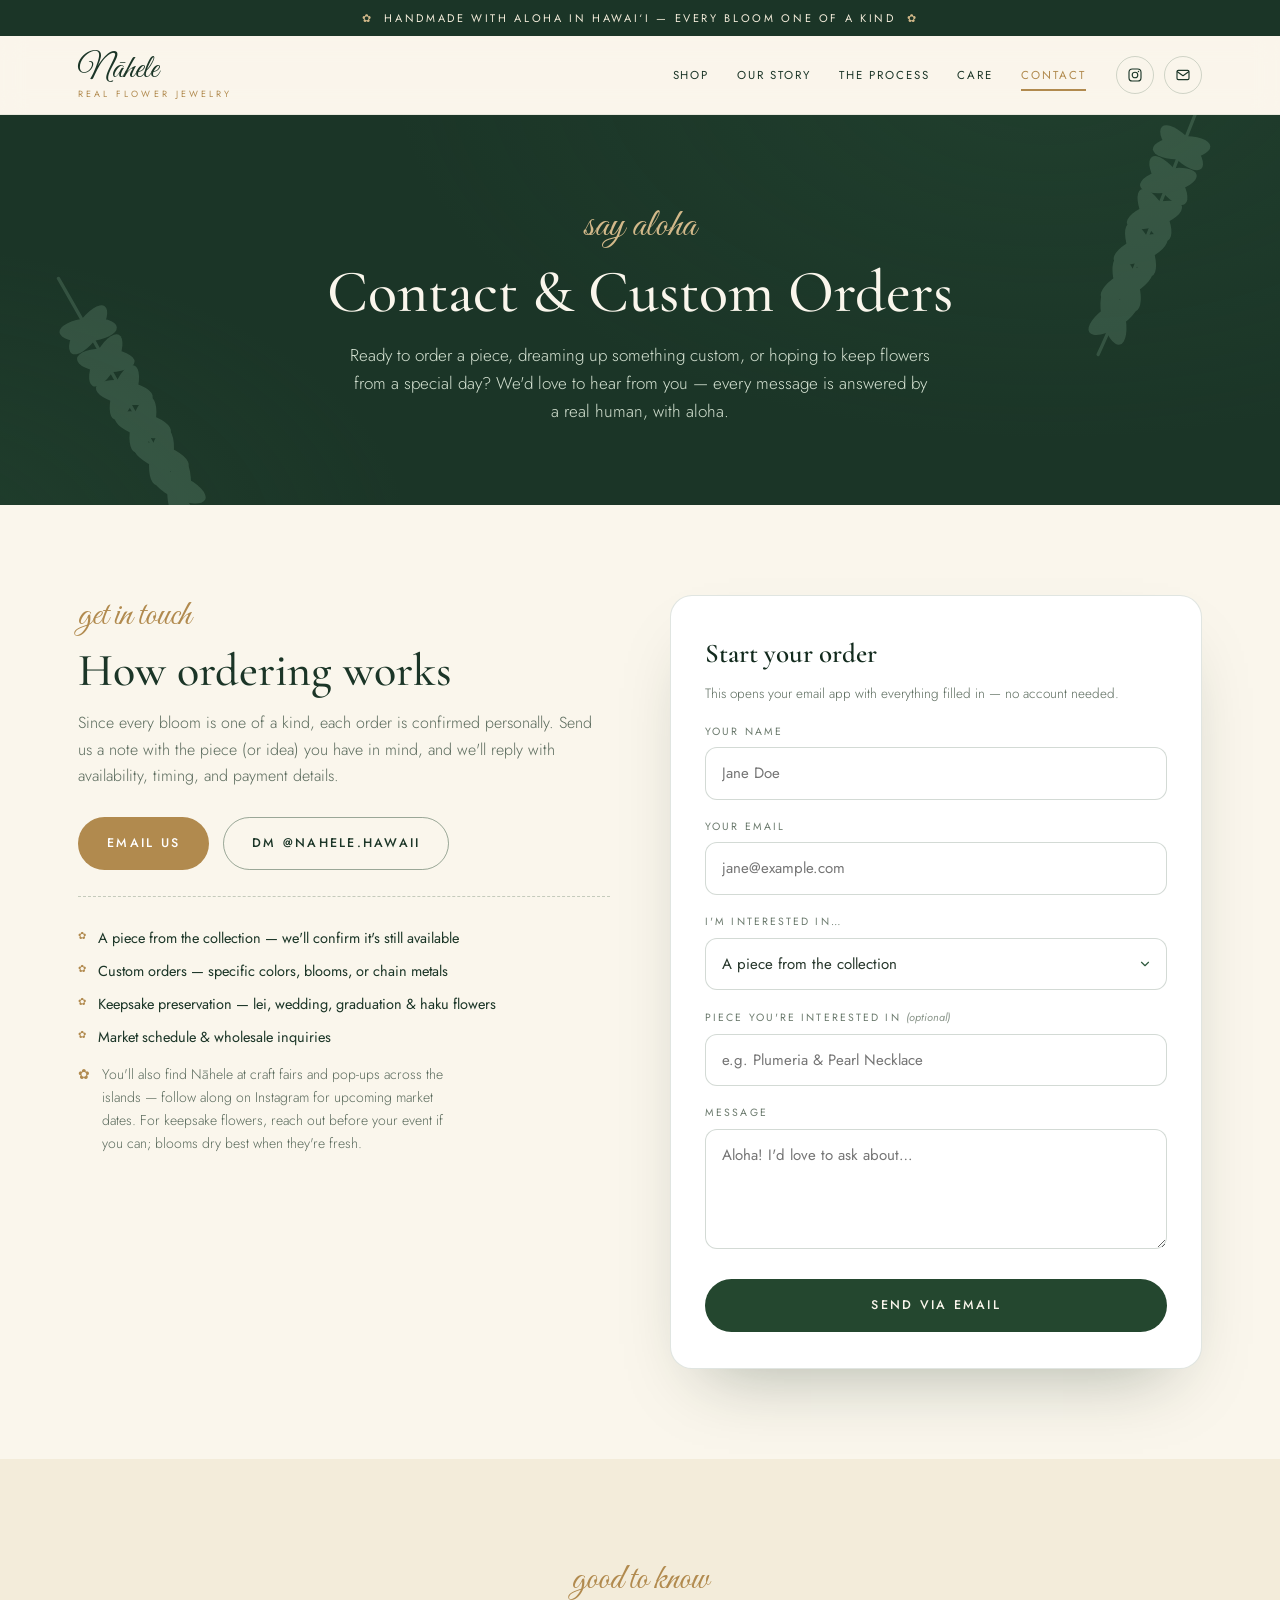
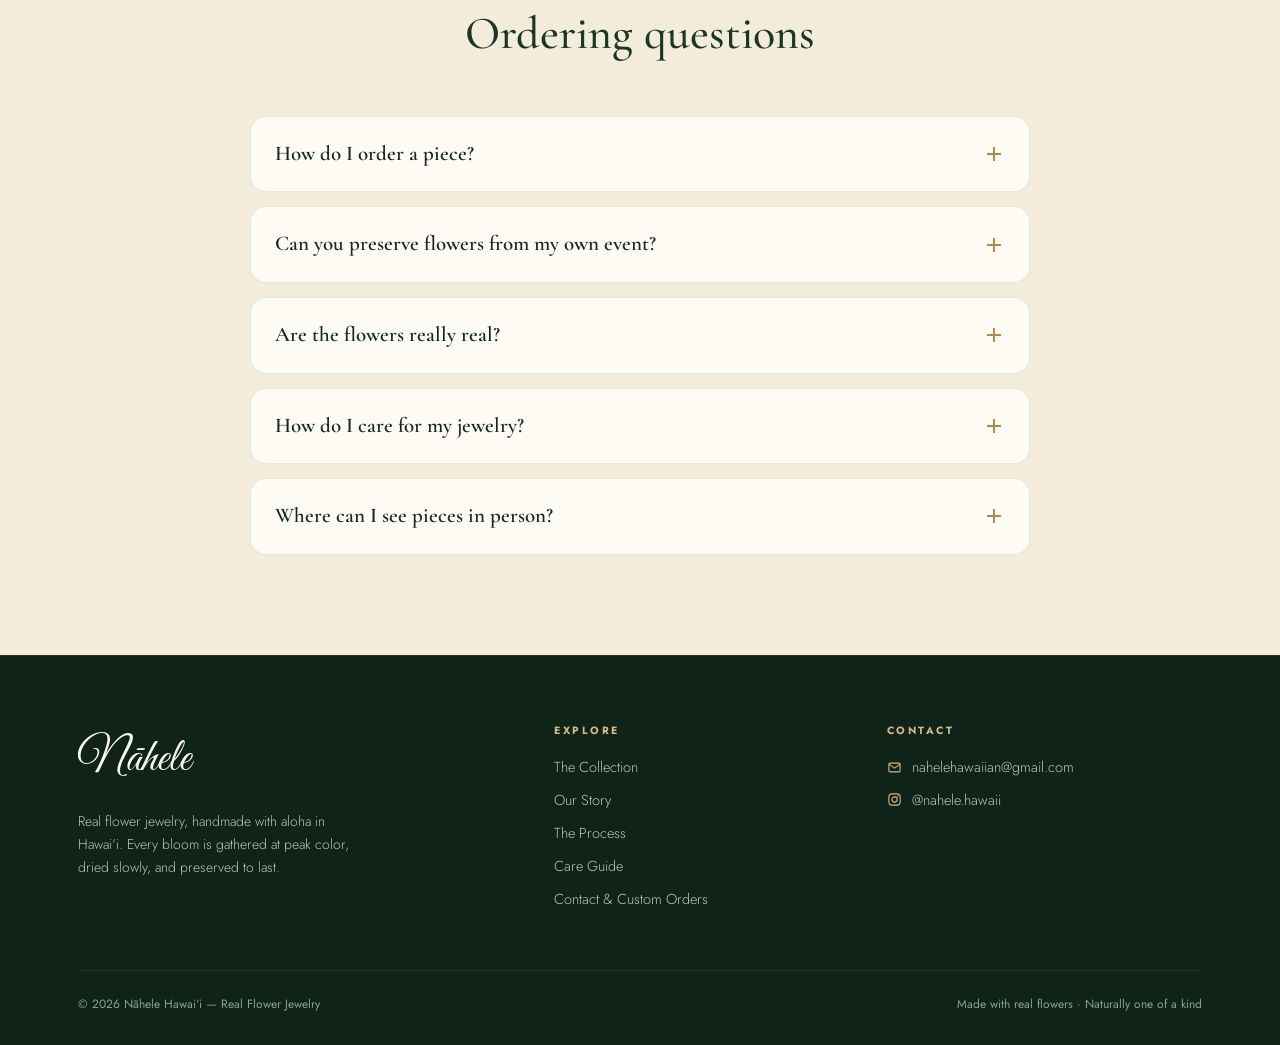
==== contact.html @ ccc8e9df "Add files via upload" ====
<!DOCTYPE html>
<html lang="en">
<head>
<meta charset="UTF-8">
<meta name="viewport" content="width=device-width, initial-scale=1.0">
<title>Contact &amp; Custom Orders — Nāhele Hawai‘i</title>
<meta name="description" content="Order a piece from Nāhele Hawai‘i, request a custom bloom, or ask about preserving flowers from a lei, wedding, or special day. Handmade with aloha in Hawai‘i.">
<meta name="theme-color" content="#1b3527">
<link rel="icon" href="data:image/svg+xml,%3Csvg xmlns='http://www.w3.org/2000/svg' viewBox='0 0 100 100'%3E%3Cg fill='%232f5a3e'%3E%3Ccircle cx='50' cy='29' r='17'/%3E%3Ccircle cx='70' cy='44' r='17'/%3E%3Ccircle cx='62' cy='67' r='17'/%3E%3Ccircle cx='38' cy='67' r='17'/%3E%3Ccircle cx='30' cy='44' r='17'/%3E%3C/g%3E%3Ccircle cx='50' cy='50' r='10' fill='%23e0b05e'/%3E%3C/svg%3E">
<link rel="preconnect" href="https://fonts.googleapis.com">
<link rel="preconnect" href="https://fonts.gstatic.com" crossorigin>
<link href="https://fonts.googleapis.com/css2?family=Cormorant+Garamond:ital,wght@0,400;0,500;0,600;1,400;1,500&family=Great+Vibes&family=Jost:ital,wght@0,300;0,400;0,500;1,300&display=swap" rel="stylesheet">
<link rel="stylesheet" href="styles.css">
</head>
<body>
<a class="skip" href="#contactForm">Skip to order form</a>

<!-- Shared SVG gradients -->
<svg width="0" height="0" style="position:absolute" aria-hidden="true" focusable="false">
  <defs>
    <radialGradient id="g-pink" gradientUnits="userSpaceOnUse" cx="0" cy="0" r="95">
      <stop offset="0%" stop-color="#fbe7a1"/><stop offset="30%" stop-color="#f5a9c2"/><stop offset="68%" stop-color="#dd6f97"/><stop offset="100%" stop-color="#b03a66"/>
    </radialGradient>
    <radialGradient id="g-sunset" gradientUnits="userSpaceOnUse" cx="0" cy="0" r="95">
      <stop offset="0%" stop-color="#fceab2"/><stop offset="32%" stop-color="#f8c96e"/><stop offset="70%" stop-color="#ec8b45"/><stop offset="100%" stop-color="#c4632c"/>
    </radialGradient>
    <radialGradient id="g-pearl" cx="35%" cy="30%" r="80%">
      <stop offset="0%" stop-color="#ffffff"/><stop offset="55%" stop-color="#efe9db"/><stop offset="100%" stop-color="#cfc6b0"/>
    </radialGradient>
    <linearGradient id="g-gold" x1="0" y1="0" x2="1" y2="1">
      <stop offset="0%" stop-color="#d8b878"/><stop offset="50%" stop-color="#b28a4e"/><stop offset="100%" stop-color="#d9bd85"/>
    </linearGradient>
  </defs>
</svg>

<div class="announce"><i>✿</i>&nbsp;&nbsp;Handmade with aloha in Hawai‘i — every bloom one of a kind&nbsp;&nbsp;<i>✿</i></div>

<header class="site-header" id="header">
  <div class="container nav">
    <a class="brand" href="index.html" aria-label="Nāhele Hawai‘i — home">
      <span class="brand-script">Nāhele</span>
      <span class="brand-sub">Real Flower Jewelry</span>
    </a>
    <nav class="nav-links" aria-label="Primary">
      <a href="index.html#shop">Shop</a>
      <a href="index.html#story">Our Story</a>
      <a href="index.html#process">The Process</a>
      <a href="index.html#care">Care</a>
      <a href="contact.html" aria-current="page">Contact</a>
    </nav>
    <div class="nav-social">
      <a class="icon-link" href="https://www.instagram.com/nahele.hawaii" target="_blank" rel="noopener" aria-label="Instagram">
        <svg viewBox="0 0 24 24" fill="none" stroke="currentColor" stroke-width="1.7" stroke-linecap="round"><rect x="3" y="3" width="18" height="18" rx="5"/><circle cx="12" cy="12" r="4.2"/><circle cx="17.2" cy="6.8" r="1.1" fill="currentColor" stroke="none"/></svg>
      </a>
      <a class="icon-link" href="mailto:nahelehawaiian@gmail.com" aria-label="Email">
        <svg viewBox="0 0 24 24" fill="none" stroke="currentColor" stroke-width="1.7" stroke-linecap="round" stroke-linejoin="round"><rect x="3" y="5" width="18" height="14" rx="2"/><path d="m3.5 7 8.5 6 8.5-6"/></svg>
      </a>
    </div>
    <button class="burger" id="burger" aria-label="Menu" aria-expanded="false" aria-controls="mobilePanel"><span></span><span></span><span></span></button>
  </div>
  <nav class="mobile-panel" id="mobilePanel" aria-label="Mobile">
    <a href="index.html#shop">Shop</a>
    <a href="index.html#story">Our Story</a>
    <a href="index.html#process">The Process</a>
    <a href="index.html#care">Care</a>
    <a href="contact.html" aria-current="page">Contact</a>
  </nav>
</header>

<main id="top">

  <!-- ================= PAGE BANNER ================= -->
  <section class="page-banner">
    <div class="deco deco-l" aria-hidden="true"></div>
    <div class="deco deco-r" aria-hidden="true"></div>
    <div class="container">
      <span class="eyebrow">say aloha</span>
      <h1>Contact &amp; Custom Orders</h1>
      <p class="lead">Ready to order a piece, dreaming up something custom, or hoping to keep flowers from a special day? We'd love to hear from you — every message is answered by a real human, with aloha.</p>
    </div>
  </section>

  <!-- ================= CONTACT / ORDER ================= -->
  <section class="contact-main">
    <div class="container contact-grid">
      <div class="contact-info reveal">
        <span class="eyebrow">get in touch</span>
        <h2>How ordering works</h2>
        <p>Since every bloom is one of a kind, each order is confirmed personally. Send us a note with the piece (or idea) you have in mind, and we'll reply with availability, timing, and payment details.</p>
        <div class="contact-btns">
          <a class="btn btn-gold" href="mailto:nahelehawaiian@gmail.com">Email Us</a>
          <a class="btn btn-ghost" href="https://www.instagram.com/nahele.hawaii" target="_blank" rel="noopener">DM @nahele.hawaii</a>
        </div>
        <ul class="help-list">
          <li>A piece from the collection — we'll confirm it's still available</li>
          <li>Custom orders — specific colors, blooms, or chain metals</li>
          <li>Keepsake preservation — lei, wedding, graduation &amp; haku flowers</li>
          <li>Market schedule &amp; wholesale inquiries</li>
        </ul>
        <p class="market-note"><i>✿</i><span>You'll also find Nāhele at craft fairs and pop-ups across the islands — follow along on Instagram for upcoming market dates. For keepsake flowers, reach out before your event if you can; blooms dry best when they're fresh.</span></p>
      </div>

      <form class="form-card reveal d1" id="contactForm" novalidate>
        <h3>Start your order</h3>
        <p class="form-sub">This opens your email app with everything filled in — no account needed.</p>
        <div class="field">
          <label for="fName">Your name</label>
          <input id="fName" name="name" type="text" autocomplete="name" placeholder="Jane Doe">
        </div>
        <div class="field">
          <label for="fEmail">Your email</label>
          <input id="fEmail" name="email" type="email" autocomplete="email" placeholder="jane@example.com">
        </div>
        <div class="field">
          <label for="fInterest">I'm interested in…</label>
          <select id="fInterest" name="interest">
            <option value="collection">A piece from the collection</option>
            <option value="custom">A custom order</option>
            <option value="preserve">Preserving flowers from a special day</option>
            <option value="markets">Markets &amp; wholesale</option>
            <option value="other">Something else</option>
          </select>
        </div>
        <div class="field">
          <label for="fPiece">Piece you're interested in <em>(optional)</em></label>
          <input id="fPiece" name="piece" type="text" placeholder="e.g. Plumeria &amp; Pearl Necklace">
        </div>
        <div class="field">
          <label for="fMsg">Message</label>
          <textarea id="fMsg" name="message" placeholder="Aloha! I'd love to ask about…"></textarea>
        </div>
        <button class="btn btn-solid" type="submit">Send via Email</button>
      </form>
    </div>
  </section>

  <!-- ================= FAQ ================= -->
  <section id="faq">
    <div class="container">
      <div class="sec-head reveal">
        <span class="eyebrow">good to know</span>
        <h2>Ordering questions</h2>
      </div>
      <div class="faq-list reveal d1">
        <details class="faq-item">
          <summary>How do I order a piece?<span class="plus" aria-hidden="true"></span></summary>
          <p class="faq-a">Send us the piece name through the form above, email, or Instagram DM. We'll confirm it's still available (every bloom is one of a kind), then arrange payment and shipping. Most orders ship within a few days.</p>
        </details>
        <details class="faq-item">
          <summary>Can you preserve flowers from my own event?<span class="plus" aria-hidden="true"></span></summary>
          <p class="faq-a">Yes — lei, wedding bouquets, graduation haku, and more. Message us <em>before</em> your event if possible: blooms preserve best when they're fresh. We'll walk you through how to get your flowers to us.</p>
        </details>
        <details class="faq-item">
          <summary>Are the flowers really real?<span class="plus" aria-hidden="true"></span></summary>
          <p class="faq-a">Always. Every petal is a real flower, gathered at peak color, dried slowly, and sealed by hand in a crystal-clear finish. That's why no two pieces — even of the same design — are exactly alike.</p>
        </details>
        <details class="faq-item">
          <summary>How do I care for my jewelry?<span class="plus" aria-hidden="true"></span></summary>
          <p class="faq-a">Keep it dry, apply perfume and lotion first, store out of direct sunlight, and handle gently. The full guide lives on our <a href="index.html#care">care page</a> — a care card also comes tucked in every box.</p>
        </details>
        <details class="faq-item">
          <summary>Where can I see pieces in person?<span class="plus" aria-hidden="true"></span></summary>
          <p class="faq-a">We pop up at craft fairs and markets across the islands. Upcoming dates are always posted on Instagram — come say aloha and see the blooms up close.</p>
        </details>
      </div>
    </div>
  </section>
</main>

<!-- ================= FOOTER ================= -->
<footer>
  <div class="container">
    <div class="foot-grid">
      <div class="foot-brand">
        <span class="brand-script">Nāhele</span>
        <p>Real flower jewelry, handmade with aloha in Hawai‘i. Every bloom is gathered at peak color, dried slowly, and preserved to last.</p>
      </div>
      <div>
        <h4>Explore</h4>
        <ul>
          <li><a href="index.html#shop">The Collection</a></li>
          <li><a href="index.html#story">Our Story</a></li>
          <li><a href="index.html#process">The Process</a></li>
          <li><a href="index.html#care">Care Guide</a></li>
          <li><a href="contact.html">Contact &amp; Custom Orders</a></li>
        </ul>
      </div>
      <div>
        <h4>Contact</h4>
        <ul class="foot-contact">
          <li><svg viewBox="0 0 24 24" fill="none" stroke="currentColor" stroke-width="1.7" stroke-linecap="round" stroke-linejoin="round" aria-hidden="true"><rect x="3" y="5" width="18" height="14" rx="2"/><path d="m3.5 7 8.5 6 8.5-6"/></svg><a href="mailto:nahelehawaiian@gmail.com">nahelehawaiian@gmail.com</a></li>
          <li><svg viewBox="0 0 24 24" fill="none" stroke="currentColor" stroke-width="1.7" stroke-linecap="round" aria-hidden="true"><rect x="3" y="3" width="18" height="18" rx="5"/><circle cx="12" cy="12" r="4.2"/><circle cx="17.2" cy="6.8" r="1.1" fill="currentColor" stroke="none"/></svg><a href="https://www.instagram.com/nahele.hawaii" target="_blank" rel="noopener">@nahele.hawaii</a></li>
        </ul>
      </div>
    </div>
    <div class="foot-bottom">
      <p>© <span id="year"></span> Nāhele Hawai‘i — Real Flower Jewelry</p>
      <p>Made with real flowers · Naturally one of a kind</p>
    </div>
  </div>
</footer>

<div class="toast" id="toast" role="status" aria-live="polite"></div>
<button class="to-top" id="toTop" aria-label="Back to top">
  <svg viewBox="0 0 24 24" fill="none" stroke="currentColor" stroke-width="2" stroke-linecap="round" stroke-linejoin="round"><path d="M12 19V5M5 12l7-7 7 7"/></svg>
</button>

<script src="script.js" defer></script>
</body>
</html>
---- styles.css ----
/* ============================================================
   Nāhele Hawai‘i — shared stylesheet
   ============================================================ */
:root{
  --forest-900:#132b1e;
  --forest-800:#1b3527;
  --forest-700:#24472f;
  --forest-600:#2f5a3e;
  --forest-500:#3d704f;
  --cream:#faf6ec;
  --cream-2:#f3ecda;
  --sand:#e9dfc8;
  --gold:#b18a4e;
  --gold-soft:#d3b98a;
  --ink:#26362b;
  --muted:#5a6a5c;
  --noise:url("data:image/svg+xml,%3Csvg xmlns='http://www.w3.org/2000/svg' width='180' height='180'%3E%3Cfilter id='n'%3E%3CfeTurbulence type='fractalNoise' baseFrequency='0.8' numOctaves='2' stitchTiles='stitch'/%3E%3C/filter%3E%3Crect width='180' height='180' filter='url(%23n)' opacity='0.55'/%3E%3C/svg%3E");
}
*{margin:0;padding:0;box-sizing:border-box}
html{scroll-behavior:smooth;scroll-padding-top:96px}
body{font-family:'Jost',sans-serif;background:var(--cream);color:var(--ink);line-height:1.65;-webkit-font-smoothing:antialiased;overflow-x:hidden}
img,svg{display:block}
a{color:inherit;text-decoration:none}
ul{list-style:none}
button{font:inherit;color:inherit;background:none;border:none;cursor:pointer}
::selection{background:var(--forest-600);color:var(--cream)}
:focus-visible{outline:2px solid var(--gold);outline-offset:3px;border-radius:4px}
.container{max-width:1180px;margin:0 auto;padding:0 28px}
.skip{position:absolute;left:-9999px;top:0;background:var(--cream);color:var(--forest-800);padding:10px 18px;z-index:300}
.skip:focus{left:12px;top:12px}

/* ---------- buttons ---------- */
.btn{display:inline-flex;align-items:center;gap:10px;padding:15px 28px;border-radius:999px;font-size:12.5px;font-weight:500;letter-spacing:.18em;text-transform:uppercase;transition:.25s;border:1px solid transparent;cursor:pointer}
.btn-solid{background:var(--forest-700);color:var(--cream)}
.btn-solid:hover{background:var(--forest-900);transform:translateY(-2px);box-shadow:0 16px 30px -14px rgba(19,43,30,.55)}
.btn-gold{background:var(--gold);color:#fff}
.btn-gold:hover{background:#9c7741;transform:translateY(-2px);box-shadow:0 16px 30px -14px rgba(140,105,55,.6)}
.btn-ghost{border-color:rgba(36,71,47,.45);color:var(--forest-800)}
.btn-ghost:hover{background:var(--forest-700);border-color:var(--forest-700);color:var(--cream)}
.btn-light{border-color:rgba(250,246,236,.45);color:var(--cream)}
.btn-light:hover{background:var(--cream);color:var(--forest-800)}

/* ---------- announce + header ---------- */
.announce{background:var(--forest-800);color:var(--cream-2);text-align:center;font-size:11px;letter-spacing:.24em;text-transform:uppercase;padding:9px 16px}
.announce i{font-style:normal;color:var(--gold-soft)}
.site-header{position:sticky;top:0;z-index:80;background:rgba(250,246,236,.9);backdrop-filter:blur(12px);border-bottom:1px solid rgba(36,71,47,.08);transition:box-shadow .3s}
.site-header.scrolled{box-shadow:0 12px 32px -20px rgba(19,43,30,.4)}
.nav{display:flex;align-items:center;gap:30px;height:78px}
.brand{margin-right:auto;display:flex;flex-direction:column;line-height:1}
.brand-script{font-family:'Great Vibes',cursive;font-size:33px;color:var(--forest-800)}
.brand-sub{font-size:9px;letter-spacing:.34em;text-transform:uppercase;color:var(--gold);margin-top:3px}
.nav-links{display:flex;gap:28px}
.nav-links a{font-size:11.5px;letter-spacing:.17em;text-transform:uppercase;color:var(--forest-800);position:relative;padding:6px 0}
.nav-links a::after{content:'';position:absolute;left:0;bottom:0;width:0;height:1.5px;background:var(--gold);transition:width .3s}
.nav-links a:hover::after{width:100%}
.nav-links a[aria-current="page"]{color:var(--gold)}
.nav-links a[aria-current="page"]::after{width:100%}
.nav-social{display:flex;align-items:center;gap:10px}
.icon-link{display:grid;place-items:center;width:38px;height:38px;border:1px solid rgba(36,71,47,.2);border-radius:50%;color:var(--forest-800);transition:.25s}
.icon-link:hover{background:var(--forest-700);border-color:var(--forest-700);color:var(--cream)}
.icon-link svg{width:16px;height:16px}
.burger{display:none;flex-direction:column;align-items:center;justify-content:center;width:44px;height:44px;border:1px solid rgba(36,71,47,.2);border-radius:50%}
.burger span{display:block;width:18px;height:2px;background:var(--forest-800);margin:2.5px 0;border-radius:2px;transition:.3s}
.mobile-panel{display:none}

/* ---------- hero ---------- */
.hero{position:relative;color:var(--cream);overflow:hidden;padding:0;
  background:radial-gradient(1100px 620px at 82% -12%, #35664733 0%, transparent 60%),
             radial-gradient(900px 500px at -10% 110%, #2f5a3e40 0%, transparent 60%),
             var(--forest-800)}
.hero .container{display:grid;grid-template-columns:1.05fr .95fr;gap:56px;align-items:center;padding-top:88px;padding-bottom:100px}
.hero-eyebrow{display:flex;align-items:center;gap:14px;font-size:11px;letter-spacing:.3em;text-transform:uppercase;color:var(--gold-soft)}
.hero-eyebrow::before{content:'';width:44px;height:1px;background:var(--gold-soft);opacity:.7}
.hero h1{font-family:'Cormorant Garamond',serif;font-weight:500;font-size:clamp(42px,5.2vw,66px);line-height:1.12;margin:18px 0 22px;color:var(--cream)}
.hero h1 em{font-family:'Great Vibes',cursive;font-style:normal;font-weight:400;color:var(--gold-soft);font-size:1.06em;letter-spacing:.01em}
.hero .lead{max-width:52ch;color:#d5e2d2;font-weight:300;font-size:17px}
.hero-ctas{display:flex;gap:14px;flex-wrap:wrap;margin-top:34px}
.hero-chips{display:flex;gap:24px;flex-wrap:wrap;margin-top:46px;font-size:11px;letter-spacing:.18em;text-transform:uppercase;color:#b7ccb4}
.hero-chips span{display:flex;align-items:center;gap:9px}
.hero-chips i{width:5px;height:5px;border-radius:50%;background:var(--gold-soft)}

.hero-art{position:relative;justify-self:center;width:min(430px,100%)}
.deco{position:absolute;pointer-events:none;z-index:0}
.deco svg{width:100%;height:auto}
.hero-art .deco-l{width:150px;left:-74px;top:-44px;transform:rotate(-24deg);color:#7ea88d;opacity:.3}
.hero-art .deco-r{width:132px;right:-58px;bottom:-34px;transform:rotate(38deg) scaleX(-1);color:#7ea88d;opacity:.3}
.pad{position:relative;z-index:1;background:linear-gradient(165deg,#fcf8ef,#f0e7d2);border-radius:24px;padding:22px;transform:rotate(1.6deg);box-shadow:0 40px 80px -30px rgba(5,18,10,.6),inset 0 0 0 1px rgba(120,98,58,.15)}
.pad::after{content:'';position:absolute;inset:0;border-radius:inherit;background-image:var(--noise);opacity:.06;mix-blend-mode:multiply;pointer-events:none}
.pad .art{width:100%;height:auto}
.booth-chip{position:absolute;z-index:2;left:-24px;bottom:-22px;background:#fbf7ec;color:var(--forest-800);padding:12px 22px;border-radius:12px;transform:rotate(-5deg);box-shadow:0 16px 32px -12px rgba(5,18,10,.55);font-family:'Great Vibes',cursive;font-size:21px;line-height:1.15}
.float-bloom{position:absolute;z-index:2;filter:drop-shadow(0 16px 20px rgba(5,18,10,.35))}
.fb-1{width:88px;right:-28px;top:-34px;animation:float 6.5s ease-in-out infinite alternate}
.fb-2{width:62px;left:-16px;top:40%;animation:float 8s 1.2s ease-in-out infinite alternate-reverse}
@keyframes float{from{transform:translateY(-8px) rotate(-4deg)}to{transform:translateY(10px) rotate(5deg)}}

/* ---------- marquee ---------- */
.marquee{overflow:hidden;background:var(--sand);border-block:1px solid rgba(36,71,47,.12);padding:13px 0}
.marquee-track{display:flex;align-items:center;width:max-content;animation:marq 32s linear infinite}
.marquee-track span{padding:0 28px;font-size:11.5px;letter-spacing:.26em;text-transform:uppercase;color:var(--forest-800);white-space:nowrap}
.marquee-track i{font-style:normal;color:var(--gold)}
@keyframes marq{to{transform:translateX(-50%)}}

/* ---------- sections ---------- */
section{padding:100px 0}
.sec-head{max-width:660px;margin:0 auto 56px;text-align:center}
.eyebrow{font-family:'Great Vibes',cursive;font-size:clamp(28px,3vw,36px);color:var(--gold);display:block;line-height:1.15}
h2{font-family:'Cormorant Garamond',serif;font-weight:500;font-size:clamp(32px,4vw,46px);line-height:1.12;color:var(--forest-800);margin-top:8px}
.sec-head p{margin-top:14px;color:var(--muted);font-weight:300}

/* ---------- shop ---------- */
.filters{display:flex;justify-content:center;gap:10px;flex-wrap:wrap;margin-bottom:46px}
.filters button{padding:10px 22px;border:1px solid rgba(36,71,47,.25);border-radius:999px;font-size:11px;letter-spacing:.17em;text-transform:uppercase;color:var(--forest-800);transition:.25s}
.filters button:hover{border-color:var(--forest-700)}
.filters button.active{background:var(--forest-700);border-color:var(--forest-700);color:var(--cream)}
.grid{display:grid;grid-template-columns:repeat(3,1fr);gap:28px}
.card{background:#fdfbf4;border:1px solid rgba(36,71,47,.09);border-radius:20px;overflow:hidden;cursor:pointer;transition:transform .35s ease,box-shadow .35s ease}
.card:hover{transform:translateY(-7px);box-shadow:0 28px 52px -24px rgba(19,43,30,.38)}
.card.hide{display:none!important}
.card-media{position:relative;background:linear-gradient(170deg,#f7f1e1,#efe5cc);aspect-ratio:1/1.04;display:grid;place-items:center;padding:7%;border-bottom:1px solid rgba(36,71,47,.07)}
.card-media::after{content:'';position:absolute;inset:0;background-image:var(--noise);opacity:.05;mix-blend-mode:multiply;pointer-events:none}
.card-media .art{width:100%;height:auto;max-height:100%}
.badge{position:absolute;top:14px;left:14px;z-index:2;background:var(--forest-700);color:var(--cream);font-size:9.5px;letter-spacing:.2em;text-transform:uppercase;padding:6px 13px;border-radius:999px}
.quickview{position:absolute;left:50%;bottom:14px;z-index:2;transform:translate(-50%,14px);opacity:0;background:rgba(27,53,39,.93);color:var(--cream);padding:10px 20px;border-radius:999px;font-size:10.5px;letter-spacing:.18em;text-transform:uppercase;transition:.3s;backdrop-filter:blur(4px);pointer-events:none}
.card:hover .quickview,.card:focus-visible .quickview{opacity:1;transform:translate(-50%,0)}
.card-info{padding:18px 20px 22px}
.card-info h3{font-family:'Cormorant Garamond',serif;font-weight:600;font-size:21px;color:var(--forest-900);line-height:1.2}
.card-meta{display:flex;justify-content:space-between;align-items:baseline;margin-top:5px}
.card-meta>span:first-child{font-size:10.5px;letter-spacing:.2em;text-transform:uppercase;color:#8a958a}
.price{font-family:'Cormorant Garamond',serif;font-size:19px;font-weight:600;color:var(--gold)}
.shop-note{text-align:center;margin-top:40px;font-size:14.5px;color:var(--muted);font-weight:300}
.shop-note a{color:var(--forest-700);text-decoration:underline;text-underline-offset:3px}

/* ---------- story ---------- */
#story{position:relative;overflow:hidden;background:linear-gradient(180deg,var(--forest-800),var(--forest-900));color:#e6eee2}
.story-deco{position:absolute;right:-60px;top:-40px;width:340px;color:#faf6ec;opacity:.05;transform:rotate(30deg)}
.story-grid{position:relative;display:grid;grid-template-columns:1.05fr .9fr;gap:64px;align-items:center}
#story h2{color:var(--cream)}
#story .eyebrow{color:var(--gold-soft)}
.story-text p{margin-top:18px;color:#c7d5c3;font-weight:300;font-size:16.5px}
.story-sign{margin-top:30px;font-family:'Great Vibes',cursive;font-size:36px;color:var(--gold-soft);line-height:1.2}
.story-chips{display:flex;gap:12px;margin-top:30px;flex-wrap:wrap}
.story-chips span{border:1px solid rgba(230,238,226,.28);padding:9px 18px;border-radius:999px;font-size:10.5px;letter-spacing:.2em;text-transform:uppercase;color:#d8e3d3}
.story-art{position:relative;justify-self:center;width:min(420px,100%)}
.story-branch{position:absolute;width:150px;left:-58px;top:-48px;color:#6f9a78;opacity:.55;transform:rotate(-18deg);z-index:0}
.story-branch svg{width:100%;height:auto}

/* ---------- process ---------- */
.steps{display:grid;grid-template-columns:repeat(4,1fr);gap:26px}
.step{background:#fdfbf4;border:1px solid rgba(36,71,47,.09);border-radius:18px;padding:30px 26px}
.step-num{font-family:'Cormorant Garamond',serif;font-style:italic;font-size:42px;line-height:1;color:rgba(177,138,78,.55)}
.step .ic{width:34px;height:34px;color:var(--gold);margin:16px 0 12px}
.step h3{font-family:'Cormorant Garamond',serif;font-size:22px;font-weight:600;color:var(--forest-900)}
.step p{margin-top:8px;font-size:14.5px;font-weight:300;color:var(--muted)}

/* ---------- care ---------- */
#care{background:var(--cream-2)}
.care-grid{display:grid;grid-template-columns:repeat(4,1fr);gap:26px}
.care-item{text-align:center;padding:12px 10px}
.care-item .ic{width:58px;height:58px;margin:0 auto 16px;border-radius:50%;background:#fdfbf4;border:1px solid rgba(36,71,47,.12);display:grid;place-items:center;color:var(--forest-700)}
.care-item .ic svg{width:24px;height:24px}
.care-item h3{font-family:'Cormorant Garamond',serif;font-size:21px;font-weight:600;color:var(--forest-900)}
.care-item p{font-size:14px;font-weight:300;color:var(--muted);margin-top:8px}

/* ---------- CTA band (index → contact) ---------- */
.cta-band{position:relative;overflow:hidden;text-align:center;color:var(--cream);padding:100px 0;
  background:radial-gradient(900px 500px at 85% -20%, #35664733 0%, transparent 60%),var(--forest-800)}
.cta-band .eyebrow{color:var(--gold-soft)}
.cta-band h2{color:var(--cream)}
.cta-band p{max-width:56ch;margin:16px auto 0;color:#c7d5c3;font-weight:300}
.cta-band .hero-ctas{justify-content:center}
.cta-band .deco{width:130px;opacity:.18;color:#7ea88d}
.cta-band .deco-l{left:5%;top:-36px;transform:rotate(-26deg)}
.cta-band .deco-r{right:5%;bottom:-40px;transform:rotate(28deg) scaleX(-1)}

/* ---------- page banner (contact) ---------- */
.page-banner{position:relative;overflow:hidden;text-align:center;color:var(--cream);padding:88px 0 80px;
  background:radial-gradient(1100px 620px at 82% -12%, #35664733 0%, transparent 60%),
             radial-gradient(900px 500px at -10% 110%, #2f5a3e40 0%, transparent 60%),
             var(--forest-800)}
.page-banner .eyebrow{font-size:clamp(30px,3.4vw,40px);color:var(--gold-soft)}
.page-banner h1{font-family:'Cormorant Garamond',serif;font-weight:500;font-size:clamp(38px,5vw,60px);line-height:1.1;margin:10px 0 16px}
.page-banner .lead{max-width:58ch;margin:0 auto;color:#d5e2d2;font-weight:300;font-size:17px}
.page-banner .deco{width:130px;opacity:.25;color:#7ea88d}
.page-banner .deco-l{left:5%;bottom:-44px;transform:rotate(-30deg)}
.page-banner .deco-r{right:5%;top:-40px;transform:rotate(22deg) scaleX(-1)}

/* ---------- contact page ---------- */
.contact-main{padding:90px 0}
.contact-grid{display:grid;grid-template-columns:1fr 1fr;gap:60px;align-items:start}
.contact-info h2{margin-bottom:6px}
.contact-info>p{margin-top:14px;color:var(--muted);font-weight:300}
.contact-btns{display:flex;gap:14px;flex-wrap:wrap;margin-top:28px}
.help-list{margin-top:26px;border-top:1px dashed rgba(36,71,47,.25);padding-top:20px}
.help-list li{position:relative;padding-left:20px;margin:9px 0;font-size:14.5px;color:var(--forest-800)}
.help-list li::before{content:'✿';position:absolute;left:0;top:2px;font-size:10px;color:var(--gold)}
.market-note{margin-top:26px;font-size:14px;font-weight:300;color:var(--muted);display:flex;gap:12px;align-items:flex-start;max-width:48ch}
.market-note i{font-style:normal;color:var(--gold)}

.form-card{position:relative;background:#fff;border:1px solid rgba(36,71,47,.14);border-radius:22px;padding:36px 34px;box-shadow:0 34px 70px -34px rgba(19,43,30,.35)}
.form-card h3{font-family:'Cormorant Garamond',serif;font-size:27px;font-weight:600;color:var(--forest-900)}
.form-card .form-sub{font-size:13.5px;color:var(--muted);margin-top:6px;font-weight:300}
.field{margin-top:18px}
.field label{display:block;font-size:10.5px;letter-spacing:.2em;text-transform:uppercase;color:#6b7a6d;margin-bottom:7px}
.field label em{font-style:italic;text-transform:none;letter-spacing:0;color:#8a958a;font-size:11px}
.field input,.field select,.field textarea{width:100%;background:#fff;border:1px solid rgba(36,71,47,.2);border-radius:12px;padding:13px 16px;font:inherit;font-size:15px;color:var(--ink);transition:.2s}
.field input:focus,.field select:focus,.field textarea:focus{outline:none;border-color:var(--forest-600);box-shadow:0 0 0 3px rgba(61,112,79,.15)}
.field select{appearance:none;-webkit-appearance:none;padding-right:44px;cursor:pointer;
  background-image:url("data:image/svg+xml,%3Csvg xmlns='http://www.w3.org/2000/svg' viewBox='0 0 24 24' fill='none' stroke='%232f5a3e' stroke-width='2' stroke-linecap='round' stroke-linejoin='round'%3E%3Cpath d='m6 9 6 6 6-6'/%3E%3C/svg%3E");
  background-repeat:no-repeat;background-position:right 14px center;background-size:14px}
.field textarea{min-height:120px;resize:vertical}
.form-card .btn{margin-top:22px;width:100%;justify-content:center}

/* ---------- FAQ ---------- */
#faq{background:var(--cream-2)}
.faq-list{max-width:780px;margin:0 auto;display:grid;gap:14px}
.faq-item{background:#fdfbf4;border:1px solid rgba(36,71,47,.1);border-radius:16px;overflow:hidden}
.faq-item summary{list-style:none;cursor:pointer;display:flex;justify-content:space-between;align-items:center;gap:16px;padding:20px 24px;font-family:'Cormorant Garamond',serif;font-size:21px;font-weight:600;color:var(--forest-900);transition:.2s}
.faq-item summary::-webkit-details-marker{display:none}
.faq-item summary:hover{color:var(--forest-600)}
.plus{flex:none;position:relative;width:22px;height:22px;color:var(--gold)}
.plus::before,.plus::after{content:'';position:absolute;left:50%;top:50%;background:currentColor;transform:translate(-50%,-50%);transition:.25s}
.plus::before{width:14px;height:2px}
.plus::after{width:2px;height:14px}
.faq-item[open] .plus::after{opacity:0}
.faq-a{padding:0 24px 22px;color:var(--muted);font-weight:300;font-size:15px}
.faq-a a{color:var(--forest-700);text-decoration:underline;text-underline-offset:3px}

/* ---------- footer ---------- */
footer{background:#0f2318;border-top:1px solid rgba(250,246,236,.08);color:#b7c8b5;padding:66px 0 30px}
.foot-grid{display:grid;grid-template-columns:1.5fr 1fr 1.1fr;gap:46px}
.foot-brand .brand-script{font-size:46px;color:var(--cream)}
.foot-brand p{margin-top:12px;font-size:14px;font-weight:300;max-width:36ch}
footer h4{font-size:10.5px;letter-spacing:.24em;text-transform:uppercase;color:var(--gold-soft);margin-bottom:16px}
footer li{margin:9px 0;font-size:14.5px;font-weight:300}
footer li a{transition:.2s}
footer li a:hover{color:var(--cream)}
.foot-contact li{display:flex;gap:10px;align-items:center}
.foot-contact svg{width:15px;height:15px;color:var(--gold-soft);flex:none}
.foot-bottom{border-top:1px solid rgba(250,246,236,.08);margin-top:50px;padding-top:24px;display:flex;justify-content:space-between;gap:12px;flex-wrap:wrap;font-size:12px;color:#8ba28d}

/* ---------- modal ---------- */
.modal{position:fixed;inset:0;z-index:120;display:grid;place-items:center;padding:22px;visibility:hidden;opacity:0;transition:.3s}
.modal.open{visibility:visible;opacity:1}
.modal-backdrop{position:absolute;inset:0;background:rgba(10,22,14,.62);backdrop-filter:blur(3px)}
.modal-card{position:relative;background:var(--cream);border-radius:22px;width:min(880px,100%);max-height:88vh;overflow:auto;display:grid;grid-template-columns:1fr 1.05fr;transform:translateY(18px) scale(.98);transition:.35s}
.modal.open .modal-card{transform:none}
.modal-media{background:linear-gradient(170deg,#f7f1e1,#eee3c8);display:grid;place-items:center;padding:9%;position:relative}
.modal-media::after{content:'';position:absolute;inset:0;background-image:var(--noise);opacity:.05;mix-blend-mode:multiply;pointer-events:none}
.modal-media .art{width:100%;height:auto}
.modal-body{padding:40px 38px}
.modal-body h3{font-family:'Cormorant Garamond',serif;font-size:31px;font-weight:600;color:var(--forest-900);line-height:1.12;padding-right:30px}
.modal-price{font-family:'Cormorant Garamond',serif;font-size:24px;color:var(--gold);margin-top:6px}
.modal-desc{margin-top:16px;color:var(--muted);font-weight:300;font-size:15.5px}
.modal-details{margin-top:20px;border-top:1px dashed rgba(36,71,47,.25);padding-top:16px}
.modal-details li{position:relative;padding-left:20px;font-size:14.5px;margin:7px 0;color:var(--forest-800)}
.modal-details li::before{content:'✿';position:absolute;left:0;top:2px;font-size:10px;color:var(--gold)}
.modal-note{margin-top:14px;font-size:12.5px;font-style:italic;color:#7d8a7d}
.modal-ctas{display:flex;gap:12px;flex-wrap:wrap;margin-top:24px}
.modal-close{position:absolute;top:14px;right:14px;z-index:3;width:40px;height:40px;border-radius:50%;background:rgba(27,53,39,.08);display:grid;place-items:center;transition:.2s}
.modal-close:hover{background:var(--forest-700);color:#fff}
.modal-close svg{width:15px;height:15px}

/* ---------- toast / to-top / reveal ---------- */
.toast{position:fixed;bottom:26px;left:50%;transform:translate(-50%,90px);background:var(--forest-800);color:var(--cream);padding:13px 26px;border-radius:999px;font-size:13.5px;letter-spacing:.04em;box-shadow:0 20px 40px -16px rgba(0,0,0,.45);opacity:0;transition:.4s;z-index:200;pointer-events:none;max-width:88vw;text-align:center}
.toast.show{transform:translate(-50%,0);opacity:1}
.to-top{position:fixed;right:22px;bottom:22px;z-index:90;width:46px;height:46px;border-radius:50%;background:var(--forest-700);color:var(--cream);display:grid;place-items:center;opacity:0;visibility:hidden;transition:.3s;box-shadow:0 14px 26px -10px rgba(19,43,30,.55)}
.to-top.show{opacity:1;visibility:visible}
.to-top:hover{background:var(--forest-900)}
.to-top svg{width:16px;height:16px}
.reveal{opacity:0;transform:translateY(26px);transition:opacity .8s ease,transform .8s ease}
.reveal.in{opacity:1;transform:none}
.d1{transition-delay:.1s}.d2{transition-delay:.2s}.d3{transition-delay:.3s}

/* ---------- responsive ---------- */
@media(max-width:1020px){
  .grid{grid-template-columns:repeat(2,1fr)}
  .steps,.care-grid{grid-template-columns:repeat(2,1fr)}
}
@media(max-width:880px){
  .hero .container{grid-template-columns:1fr;gap:64px;padding-top:60px;padding-bottom:80px}
  .hero-art{width:min(400px,92%)}
  .story-grid,.contact-grid{grid-template-columns:1fr;gap:56px}
  section{padding:80px 0}
  .page-banner{padding:70px 0 64px}
}
@media(max-width:860px){
  .nav-links,.nav-social{display:none}
  .burger{display:flex}
  .mobile-panel{display:none;position:absolute;top:100%;left:0;right:0;background:var(--cream);border-bottom:1px solid rgba(36,71,47,.12);padding:14px 28px 24px;box-shadow:0 30px 40px -22px rgba(19,43,30,.35)}
  .mobile-panel a{display:block;padding:14px 0;font-size:12.5px;letter-spacing:.2em;text-transform:uppercase;color:var(--forest-800);border-bottom:1px solid rgba(36,71,47,.07)}
  .mobile-panel a[aria-current="page"]{color:var(--gold)}
  .site-header.open .mobile-panel{display:block}
  .site-header.open .burger span:nth-child(1){transform:translateY(7px) rotate(45deg)}
  .site-header.open .burger span:nth-child(2){opacity:0}
  .site-header.open .burger span:nth-child(3){transform:translateY(-7px) rotate(-45deg)}
}
@media(max-width:600px){
  .grid,.steps,.care-grid{grid-template-columns:1fr}
  .deco{display:none}
  .booth-chip{left:10px;bottom:-16px}
  .foot-grid{grid-template-columns:1fr;gap:36px}
  .modal-card{grid-template-columns:1fr}
  .modal-body{padding:30px 26px}
  .form-card{padding:30px 26px}
}
@media(prefers-reduced-motion:reduce){
  *{animation:none!important;transition:none!important}
  .reveal{opacity:1;transform:none}
  html{scroll-behavior:auto}
}
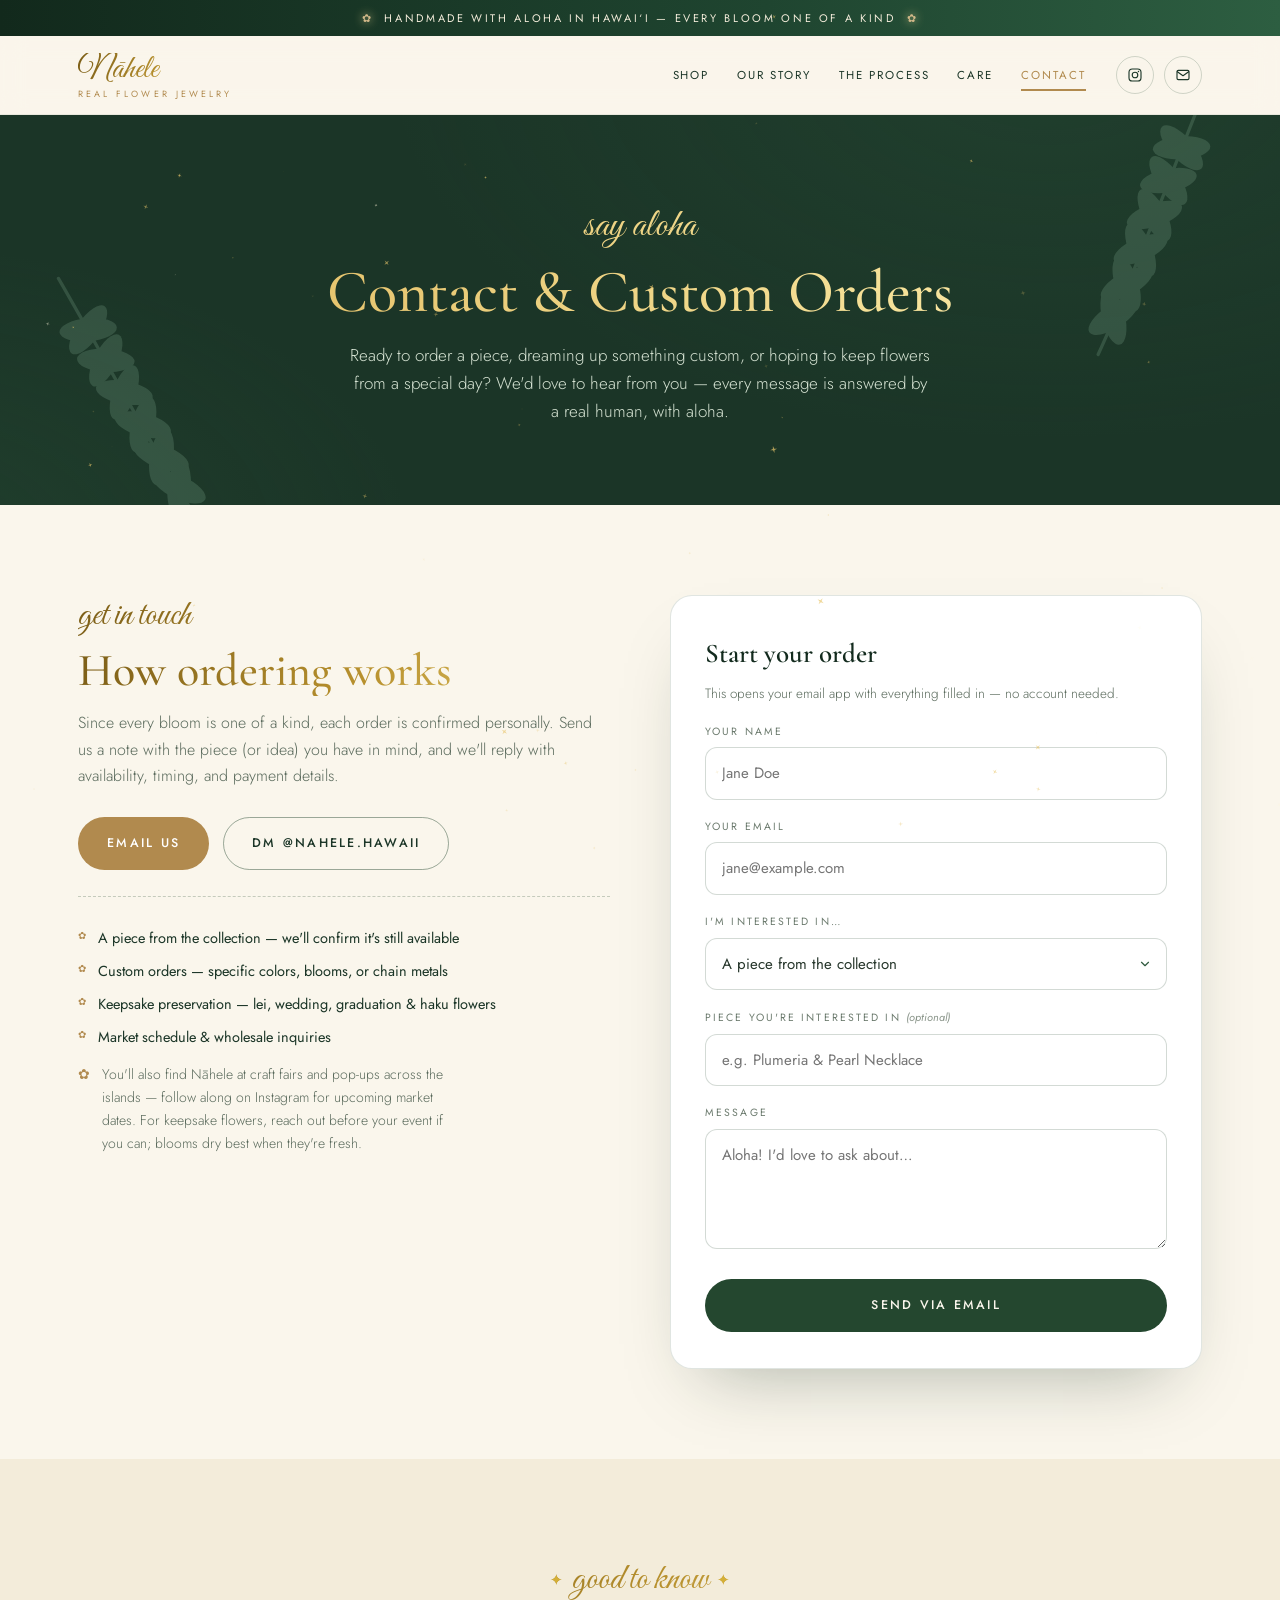
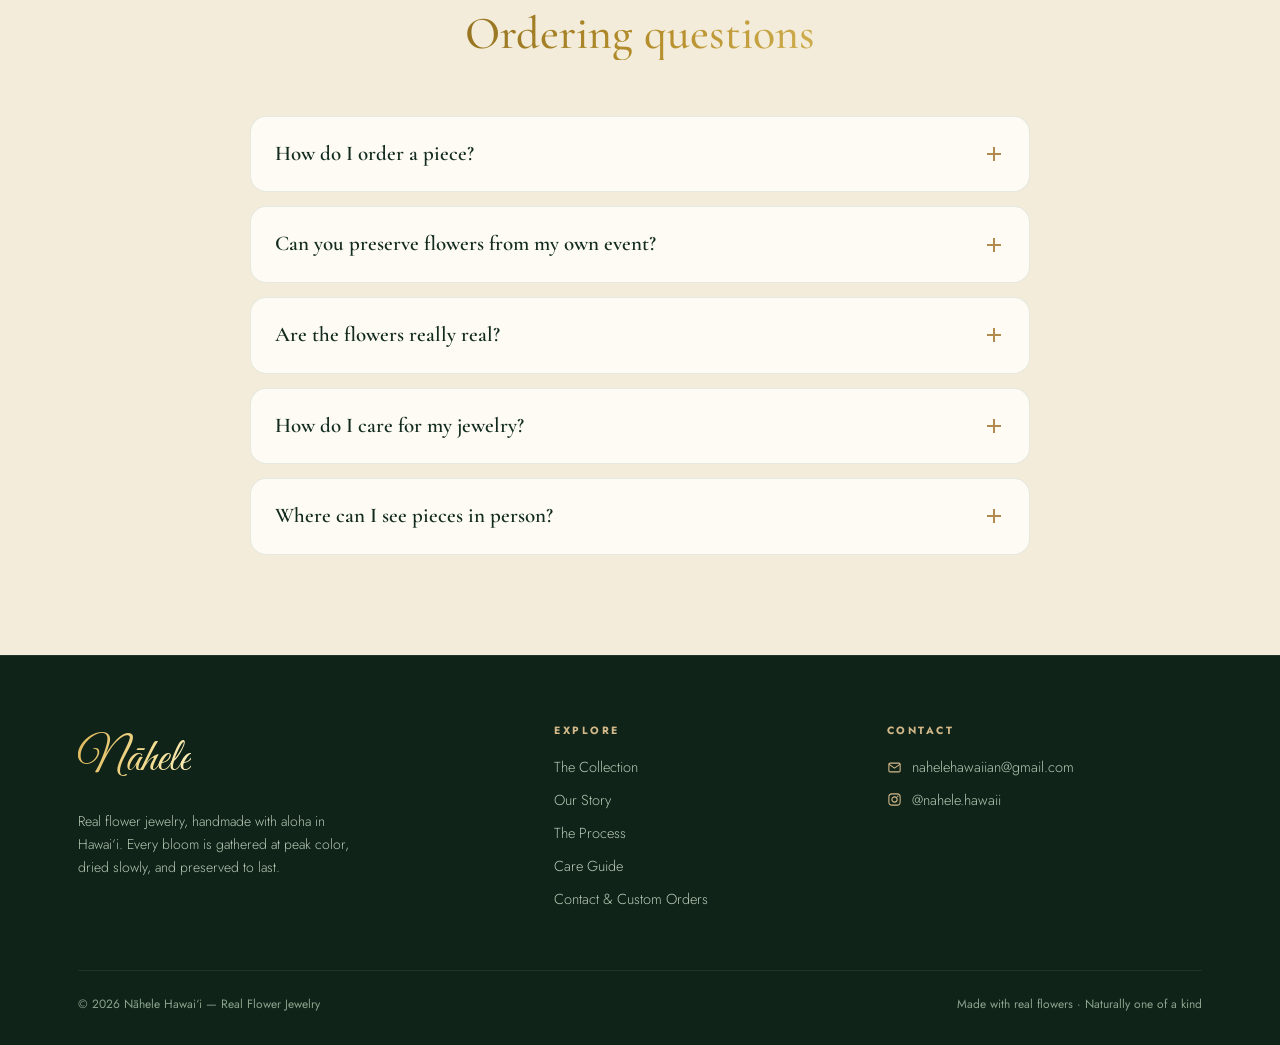
==== commit 5891b6d9: "Update contact.html" ====
--- a/contact.html
+++ b/contact.html
@@ -11,6 +11,7 @@
 <link rel="preconnect" href="https://fonts.gstatic.com" crossorigin>
 <link href="https://fonts.googleapis.com/css2?family=Cormorant+Garamond:ital,wght@0,400;0,500;0,600;1,400;1,500&family=Great+Vibes&family=Jost:ital,wght@0,300;0,400;0,500;1,300&display=swap" rel="stylesheet">
 <link rel="stylesheet" href="styles.css">
+<link rel="stylesheet" href="bling.css">
 </head>
 <body>
 <a class="skip" href="#contactForm">Skip to order form</a>
@@ -206,5 +207,6 @@
 </button>
 
 <script src="script.js" defer></script>
+<script src="bling.js" defer></script>
 </body>
-</html>+</html>
--- a/styles.css
+++ b/styles.css
@@ -303,8 +303,23 @@
   .modal-body{padding:30px 26px}
   .form-card{padding:30px 26px}
 }
+/* ---------- markets ---------- */
+.market-list{max-width:820px;margin:0 auto;display:grid;gap:14px}
+.market-row{display:flex;align-items:center;gap:22px;background:#fdfbf4;border:1px solid rgba(36,71,47,.1);border-radius:16px;padding:18px 24px;transition:.25s}
+.market-row:hover{transform:translateY(-3px);box-shadow:0 18px 34px -20px rgba(19,43,30,.35)}
+.m-date{flex:none;width:64px;height:64px;border-radius:14px;background:var(--forest-700);color:var(--cream);display:flex;flex-direction:column;align-items:center;justify-content:center;line-height:1}
+.m-day{font-family:'Cormorant Garamond',serif;font-size:26px;font-weight:600}
+.m-mon{font-size:9.5px;letter-spacing:.18em;text-transform:uppercase;color:var(--gold-soft);margin-top:4px}
+.m-info{margin-right:auto}
+.m-info h3{font-family:'Cormorant Garamond',serif;font-size:21px;font-weight:600;color:var(--forest-900)}
+.m-info p{font-size:13.5px;color:var(--muted);font-weight:300;margin-top:2px}
+.m-note{flex:none;font-size:10px;letter-spacing:.18em;text-transform:uppercase;color:var(--gold);border:1px solid rgba(177,138,78,.35);padding:7px 14px;border-radius:999px}
+@media(max-width:600px){
+  .market-row{flex-wrap:wrap;gap:14px;padding:16px 18px}
+  .m-note{margin-left:78px}
+}
 @media(prefers-reduced-motion:reduce){
   *{animation:none!important;transition:none!important}
   .reveal{opacity:1;transform:none}
   html{scroll-behavior:auto}
-}+}
--- a/bling.css
+++ b/bling.css
@@ -0,0 +1,90 @@
+/* ============================================================
+   ✨ BLING PACK — gold foil, sheens, glows, sparkles
+   Loads after styles.css. Each block is labeled — delete a
+   block to turn off just that effect.
+   ============================================================ */
+
+/* ---------- foil gradients (dark sections get brighter gold) ---------- */
+:root{ --foil-grad:linear-gradient(105deg,#7c5e17 0%,#b8912e 22%,#f0d87c 45%,#b8912e 65%,#7c5e17 88%); }
+.hero,#story,.cta-band,.page-banner,#contact,footer{
+  --foil-grad:linear-gradient(105deg,#dfb85c 0%,#f6e29a 30%,#fff6d8 50%,#f6e29a 70%,#dfb85c 90%);
+}
+@keyframes foil{to{background-position:250% center}}
+@keyframes twinkle{0%,100%{opacity:.5;transform:scale(.8) rotate(0deg)}50%{opacity:1;transform:scale(1.2) rotate(18deg)}}
+
+/* ---------- 1 · GOLD FOIL TEXT — headlines, wordmark, prices ---------- */
+h1,h2,.eyebrow,.brand-script,.story-sign,.booth-chip,.price,.modal-price,.step-num{
+  background-image:var(--foil-grad);
+  background-size:250% auto;
+  -webkit-background-clip:text;background-clip:text;
+  -webkit-text-fill-color:transparent;color:transparent;
+  animation:foil 8s linear infinite;
+}
+
+/* ---------- 2 · ANNOUNCE BAR — shimmering green + twinkling ✿ ---------- */
+.announce{
+  background:linear-gradient(90deg,#12291c,#1f4530 30%,#2d5e41 50%,#1f4530 70%,#12291c);
+  background-size:200% auto;animation:foil 9s linear infinite;
+}
+.announce i{display:inline-block;animation:twinkle 2.2s ease-in-out infinite;text-shadow:0 0 10px rgba(246,226,154,.9)}
+.announce i + i{animation-delay:1.1s}
+
+/* ---------- 3 · BUTTON SHEENS — idle shimmer on gold, sweep on hover ---------- */
+.btn{position:relative;overflow:hidden}
+.btn::after{content:'';position:absolute;top:-12%;bottom:-12%;left:-45%;width:38%;
+  background:linear-gradient(105deg,transparent,rgba(255,255,255,.65),transparent);
+  transform:skewX(-22deg);pointer-events:none}
+.btn:hover::after{animation:sheen .9s ease}
+.btn-gold::after{animation:sheen 3.6s ease-in-out infinite}
+@keyframes sheen{from{left:-45%}to{left:130%}}
+
+/* ---------- 4 · GOLD RIM — rotating foil border on cards & modal ---------- */
+@property --bling-a{syntax:'<angle>';inherits:false;initial-value:0deg}
+.card,.modal-card{position:relative}
+.card::before,.modal-card::after{
+  content:'';position:absolute;inset:0;border-radius:inherit;padding:1.5px;z-index:2;
+  background:conic-gradient(from var(--bling-a),#caa53d,#f7e7a8 25%,#8a6a1f 50%,#f7e7a8 75%,#caa53d);
+  -webkit-mask:linear-gradient(#000 0 0) content-box,linear-gradient(#000 0 0);
+  -webkit-mask-composite:xor;
+          mask:linear-gradient(#000 0 0) content-box,linear-gradient(#000 0 0);
+          mask-composite:exclude;
+  animation:border-spin 7s linear infinite;pointer-events:none;
+}
+@keyframes border-spin{to{--bling-a:360deg}}
+.card:hover{box-shadow:0 30px 60px -24px rgba(177,138,78,.6),0 0 22px rgba(212,175,55,.4)}
+
+/* ---------- 5 · TWINKLING ACCENTS ---------- */
+.sec-head .eyebrow::before,.sec-head .eyebrow::after{
+  content:'✦';display:inline-block;margin:0 .55em;vertical-align:middle;
+  font-size:.42em;color:#d4af37;-webkit-text-fill-color:#d4af37;
+  animation:twinkle 2.6s ease-in-out infinite;
+}
+.sec-head .eyebrow::after{animation-delay:1.3s}
+.marquee-track i{text-shadow:0 0 8px rgba(212,175,55,.85)}
+
+/* ---------- 6 · GLOWING DISPLAY PAD (hero & story art frames) ---------- */
+.pad{animation:pad-glow 5s ease-in-out infinite}
+@keyframes pad-glow{
+  0%,100%{box-shadow:0 40px 80px -30px rgba(5,18,10,.6),inset 0 0 0 1px rgba(120,98,58,.15),0 0 30px rgba(212,175,55,.25)}
+  50%{box-shadow:0 40px 80px -30px rgba(5,18,10,.6),inset 0 0 0 1px rgba(120,98,58,.15),0 0 55px rgba(212,175,55,.5)}
+}
+
+/* ---------- 7 · PULSING BACK-TO-TOP RING ---------- */
+.to-top.show{animation:pulse-ring 2.6s ease-out infinite}
+@keyframes pulse-ring{
+  0%{box-shadow:0 14px 26px -10px rgba(19,43,30,.55),0 0 0 0 rgba(212,175,55,.65)}
+  70%{box-shadow:0 14px 26px -10px rgba(19,43,30,.55),0 0 0 14px rgba(212,175,55,0)}
+  100%{box-shadow:0 14px 26px -10px rgba(19,43,30,.55),0 0 0 0 rgba(212,175,55,0)}
+}
+
+/* ---------- 8 · SPARKLE CANVAS + SCROLL BAR (created by bling.js) ---------- */
+#bling-canvas{position:fixed;inset:0;z-index:6;pointer-events:none}
+#bling-progress{position:fixed;top:0;left:0;height:3px;width:0;z-index:200;
+  background:linear-gradient(90deg,#8a6a1f,#d4af37,#f9e08a,#d4af37,#8a6a1f);
+  background-size:200% auto;animation:foil 4s linear infinite;
+  box-shadow:0 0 8px rgba(212,175,55,.8)}
+
+/* ---------- small screens ---------- */
+@media(max-width:600px){
+  .modal-card::after{display:none}
+}
